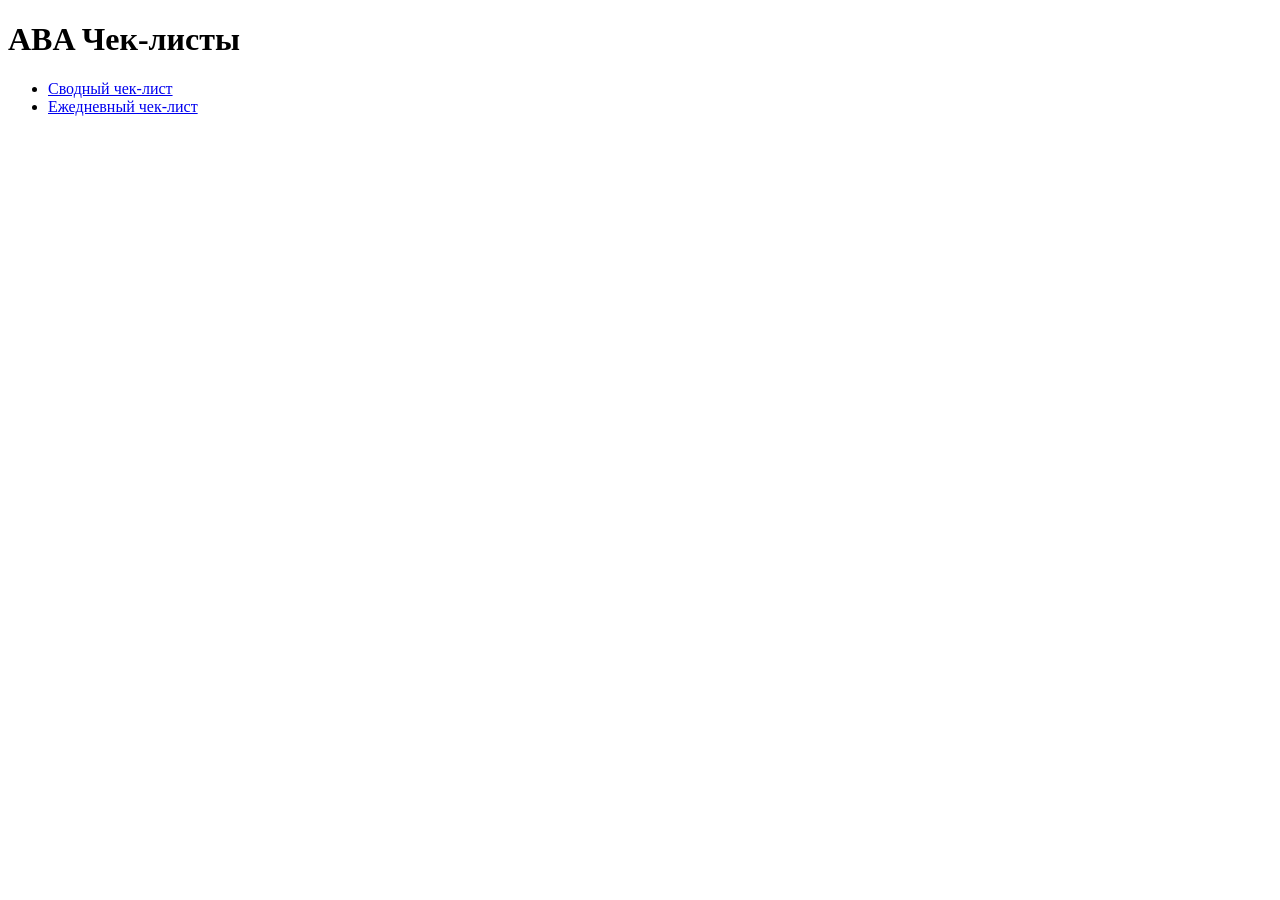
==== index.html @ 8ba9d45a "Add files via upload" ====
<!DOCTYPE html>
<html lang="ru">
<head><meta charset="UTF-8"/><title>ABA Чеклисты</title></head>
<body>
  <h1>ABA Чек-листы</h1>
  <ul>
    <li><a href="summary_fixed_igram.html">Сводный чек-лист</a></li>
    <li><a href="final_fixed_igram.html">Ежедневный чек-лист</a></li>
  </ul>
</body>
</html>
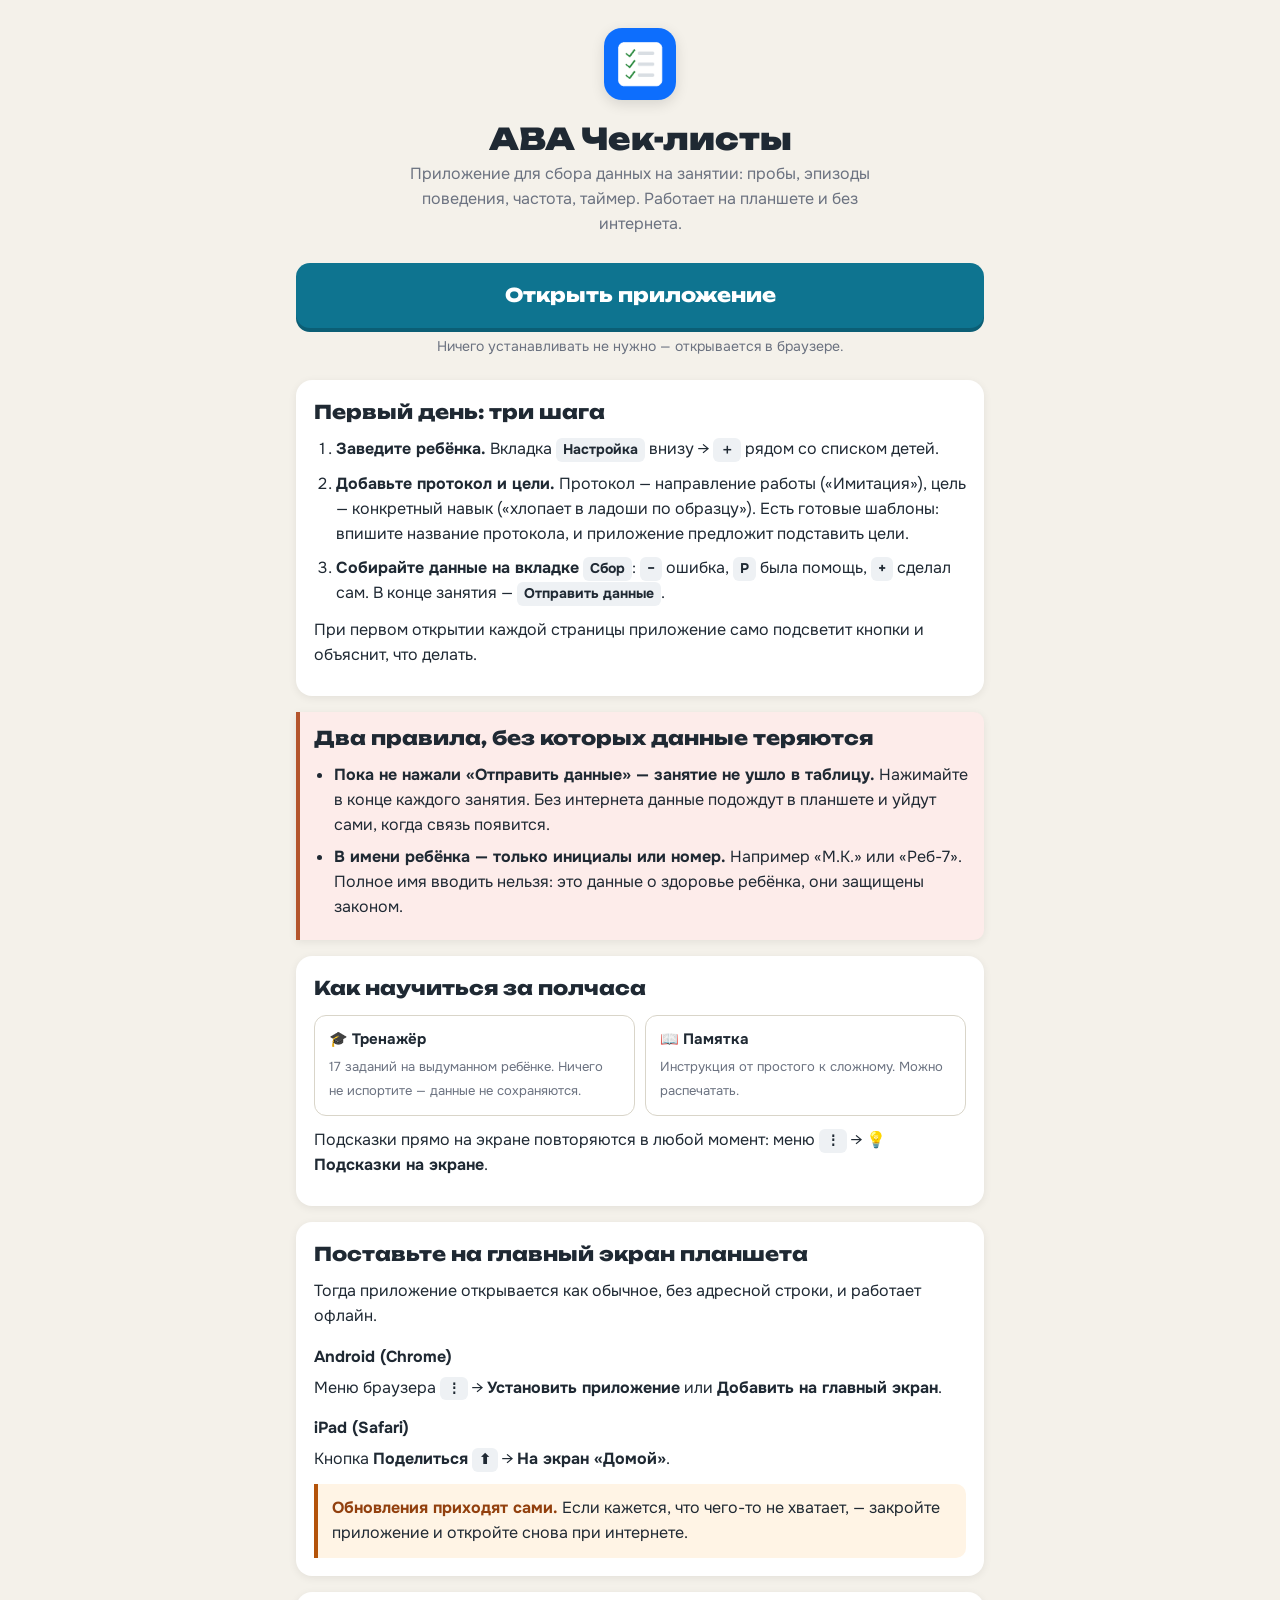
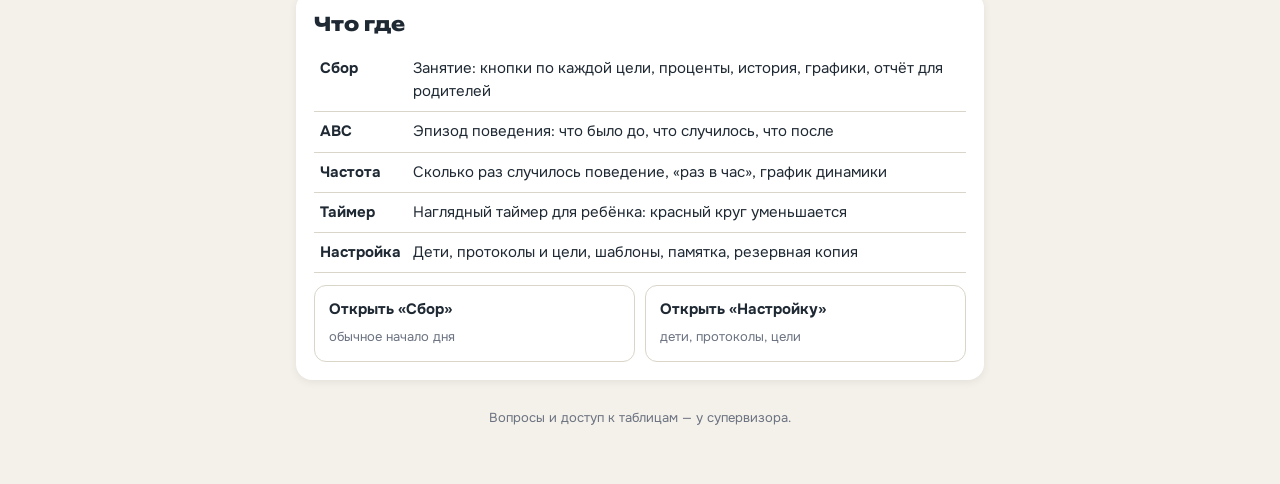
==== commit 18593d19: "Add files via upload" ====
--- a/index.html
+++ b/index.html
@@ -1,11 +1,307 @@
 <!DOCTYPE html>
 <html lang="ru">
-<head><meta charset="UTF-8"/><title>ABA Чеклисты</title></head>
+<head>
+  <meta charset="UTF-8" />
+  <meta name="viewport" content="width=device-width, initial-scale=1" />
+  <title>ABA Чек-листы — с чего начать</title>
+  <link rel="manifest" href="manifest.json" />
+  <meta name="theme-color" content="#0d6efd" />
+  <link rel="icon" href="icon-192.png" />
+  <link rel="apple-touch-icon" href="apple-touch-icon.png" />
+  <meta name="description" content="Приложение для сбора данных на ABA-занятиях: с чего начать новому тераписту." />
+  <style>
+    @font-face {
+      font-family: "Unbounded";
+      src: url("fonts/Unbounded.woff2") format("woff2");
+      font-weight: 400 900;
+      font-display: swap;
+    }
+
+    @font-face {
+      font-family: "Onest";
+      src: url("fonts/Onest.woff2") format("woff2");
+      font-weight: 300 800;
+      font-display: swap;
+    }
+
+    :root {
+      --bg: #f4f1ea;
+      --card: #ffffff;
+      --ink: #1f2933;
+      --muted: #6b7280;
+      --line: #d9d5c9;
+      --accent: #0e7490;
+      --font-display: "Unbounded", -apple-system, "Segoe UI", sans-serif;
+      --font-body: "Onest", -apple-system, "Segoe UI", Roboto, sans-serif;
+    }
+
+    * {
+      box-sizing: border-box;
+    }
+
+    body {
+      margin: 0;
+      background: var(--bg);
+      color: var(--ink);
+      font-family: var(--font-body);
+      font-size: 16px;
+      line-height: 1.55;
+    }
+
+    .page {
+      max-width: 720px;
+      margin: 0 auto;
+      padding: 28px 16px 56px;
+    }
+
+    header {
+      text-align: center;
+      margin-bottom: 26px;
+    }
+
+    header img {
+      width: 72px;
+      height: 72px;
+      border-radius: 18px;
+      box-shadow: 0 4px 14px rgba(0, 0, 0, 0.12);
+    }
+
+    h1 {
+      font-family: var(--font-display);
+      font-weight: 900;
+      font-size: 30px;
+      line-height: 1.15;
+      margin: 14px 0 6px;
+    }
+
+    .lead {
+      color: var(--muted);
+      margin: 0 auto;
+      max-width: 480px;
+    }
+
+    .card {
+      background: var(--card);
+      border-radius: 16px;
+      padding: 18px;
+      margin-bottom: 16px;
+      box-shadow: 0 2px 8px rgba(0, 0, 0, 0.07);
+    }
+
+    h2 {
+      font-family: var(--font-display);
+      font-weight: 800;
+      font-size: 19px;
+      margin: 0 0 10px;
+    }
+
+    h3 {
+      font-size: 16px;
+      margin: 16px 0 6px;
+    }
+
+    p {
+      margin: 0 0 10px;
+    }
+
+    .open-btn {
+      display: block;
+      background: var(--accent);
+      color: #fff;
+      text-decoration: none;
+      text-align: center;
+      font-family: var(--font-display);
+      font-weight: 800;
+      font-size: 19px;
+      padding: 18px;
+      border-radius: 14px;
+      box-shadow: 0 4px 0 #0b5e75;
+      margin-bottom: 8px;
+    }
+
+    .open-btn:active {
+      transform: translateY(2px);
+      box-shadow: 0 2px 0 #0b5e75;
+    }
+
+    .under-btn {
+      text-align: center;
+      color: var(--muted);
+      font-size: 14px;
+      margin: 0;
+    }
+
+    ol.steps {
+      margin: 0;
+      padding-left: 22px;
+    }
+
+    ol.steps li {
+      margin-bottom: 10px;
+    }
+
+    ul.plain {
+      margin: 0;
+      padding-left: 20px;
+    }
+
+    ul.plain li {
+      margin-bottom: 8px;
+    }
+
+    .tiles {
+      display: grid;
+      grid-template-columns: repeat(auto-fit, minmax(150px, 1fr));
+      gap: 10px;
+      margin-top: 12px;
+    }
+
+    .tile {
+      display: block;
+      border: 1.5px solid var(--line);
+      border-radius: 12px;
+      padding: 12px 14px;
+      text-decoration: none;
+      color: var(--ink);
+      background: #fff;
+    }
+
+    .tile b {
+      display: block;
+      font-size: 15px;
+      margin-bottom: 2px;
+    }
+
+    .tile span {
+      color: var(--muted);
+      font-size: 13px;
+    }
+
+    table {
+      width: 100%;
+      border-collapse: collapse;
+      font-size: 15px;
+    }
+
+    th,
+    td {
+      text-align: left;
+      padding: 8px 6px;
+      border-bottom: 1px solid var(--line);
+      vertical-align: top;
+    }
+
+    th {
+      font-weight: 700;
+      white-space: nowrap;
+    }
+
+    .key {
+      display: inline-block;
+      background: #eef1f4;
+      border-radius: 6px;
+      padding: 1px 7px;
+      font-weight: 700;
+      font-size: 14px;
+      white-space: nowrap;
+    }
+
+    .warn {
+      background: #fff4e5;
+      border-left: 4px solid #b45309;
+      border-radius: 0 10px 10px 0;
+      padding: 12px 14px;
+    }
+
+    .warn b {
+      color: #92400e;
+    }
+
+    .danger {
+      background: #fdecea;
+      border-left: 4px solid #b4552d;
+      border-radius: 0 10px 10px 0;
+      padding: 12px 14px;
+    }
+
+    footer {
+      text-align: center;
+      color: var(--muted);
+      font-size: 13px;
+      margin-top: 28px;
+    }
+  </style>
+</head>
 <body>
-  <h1>ABA Чек-листы</h1>
-  <ul>
-    <li><a href="summary_fixed_igram.html">Сводный чек-лист</a></li>
-    <li><a href="final_fixed_igram.html">Ежедневный чек-лист</a></li>
-  </ul>
+  <div class="page">
+    <header>
+      <img src="icon-192.png" alt="" />
+      <h1>ABA Чек-листы</h1>
+      <p class="lead">Приложение для сбора данных на занятии: пробы, эпизоды поведения, частота, таймер. Работает на планшете и без интернета.</p>
+    </header>
+
+    <a class="open-btn" href="final_fixed_aisha.html">Открыть приложение</a>
+    <p class="under-btn">Ничего устанавливать не нужно — открывается в браузере.</p>
+
+    <div class="card" style="margin-top:22px;">
+      <h2>Первый день: три шага</h2>
+      <ol class="steps">
+        <li><b>Заведите ребёнка.</b> Вкладка <span class="key">Настройка</span> внизу → <span class="key">＋</span> рядом со списком детей.</li>
+        <li><b>Добавьте протокол и цели.</b> Протокол — направление работы («Имитация»), цель — конкретный навык («хлопает в ладоши по образцу»). Есть готовые шаблоны: впишите название протокола, и приложение предложит подставить цели.</li>
+        <li><b>Собирайте данные на вкладке</b> <span class="key">Сбор</span>: <span class="key">−</span> ошибка, <span class="key">P</span> была помощь, <span class="key">+</span> сделал сам. В конце занятия — <span class="key">Отправить данные</span>.</li>
+      </ol>
+      <p style="margin-top:12px;">При первом открытии каждой страницы приложение само подсветит кнопки и объяснит, что делать.</p>
+    </div>
+
+    <div class="card danger">
+      <h2 style="margin-top:0;">Два правила, без которых данные теряются</h2>
+      <ul class="plain">
+        <li><b>Пока не нажали «Отправить данные» — занятие не ушло в таблицу.</b> Нажимайте в конце каждого занятия. Без интернета данные подождут в планшете и уйдут сами, когда связь появится.</li>
+        <li><b>В имени ребёнка — только инициалы или номер.</b> Например «М.К.» или «Реб-7». Полное имя вводить нельзя: это данные о здоровье ребёнка, они защищены законом.</li>
+      </ul>
+    </div>
+
+    <div class="card">
+      <h2>Как научиться за полчаса</h2>
+      <div class="tiles">
+        <a class="tile" href="training.html">
+          <b>🎓 Тренажёр</b>
+          <span>17 заданий на выдуманном ребёнке. Ничего не испортите — данные не сохраняются.</span>
+        </a>
+        <a class="tile" href="guide.html">
+          <b>📖 Памятка</b>
+          <span>Инструкция от простого к сложному. Можно распечатать.</span>
+        </a>
+      </div>
+      <p style="margin-top:12px;">Подсказки прямо на экране повторяются в любой момент: меню <span class="key">⋮</span> → <b>💡 Подсказки на экране</b>.</p>
+    </div>
+
+    <div class="card">
+      <h2>Поставьте на главный экран планшета</h2>
+      <p>Тогда приложение открывается как обычное, без адресной строки, и работает офлайн.</p>
+      <h3>Android (Chrome)</h3>
+      <p>Меню браузера <span class="key">⋮</span> → <b>Установить приложение</b> или <b>Добавить на главный экран</b>.</p>
+      <h3>iPad (Safari)</h3>
+      <p>Кнопка <b>Поделиться</b> <span class="key">⬆</span> → <b>На экран «Домой»</b>.</p>
+      <div class="warn" style="margin-top:12px;"><b>Обновления приходят сами.</b> Если кажется, что чего-то не хватает, — закройте приложение и откройте снова при интернете.</div>
+    </div>
+
+    <div class="card">
+      <h2>Что где</h2>
+      <table>
+        <tr><th>Сбор</th><td>Занятие: кнопки по каждой цели, проценты, история, графики, отчёт для родителей</td></tr>
+        <tr><th>ABC</th><td>Эпизод поведения: что было до, что случилось, что после</td></tr>
+        <tr><th>Частота</th><td>Сколько раз случилось поведение, «раз в час», график динамики</td></tr>
+        <tr><th>Таймер</th><td>Наглядный таймер для ребёнка: красный круг уменьшается</td></tr>
+        <tr><th>Настройка</th><td>Дети, протоколы и цели, шаблоны, памятка, резервная копия</td></tr>
+      </table>
+      <div class="tiles">
+        <a class="tile" href="final_fixed_aisha.html"><b>Открыть «Сбор»</b><span>обычное начало дня</span></a>
+        <a class="tile" href="summary_fixed_aisha.html"><b>Открыть «Настройку»</b><span>дети, протоколы, цели</span></a>
+      </div>
+    </div>
+
+    <footer>Вопросы и доступ к таблицам — у супервизора.</footer>
+  </div>
 </body>
-</html>+</html>
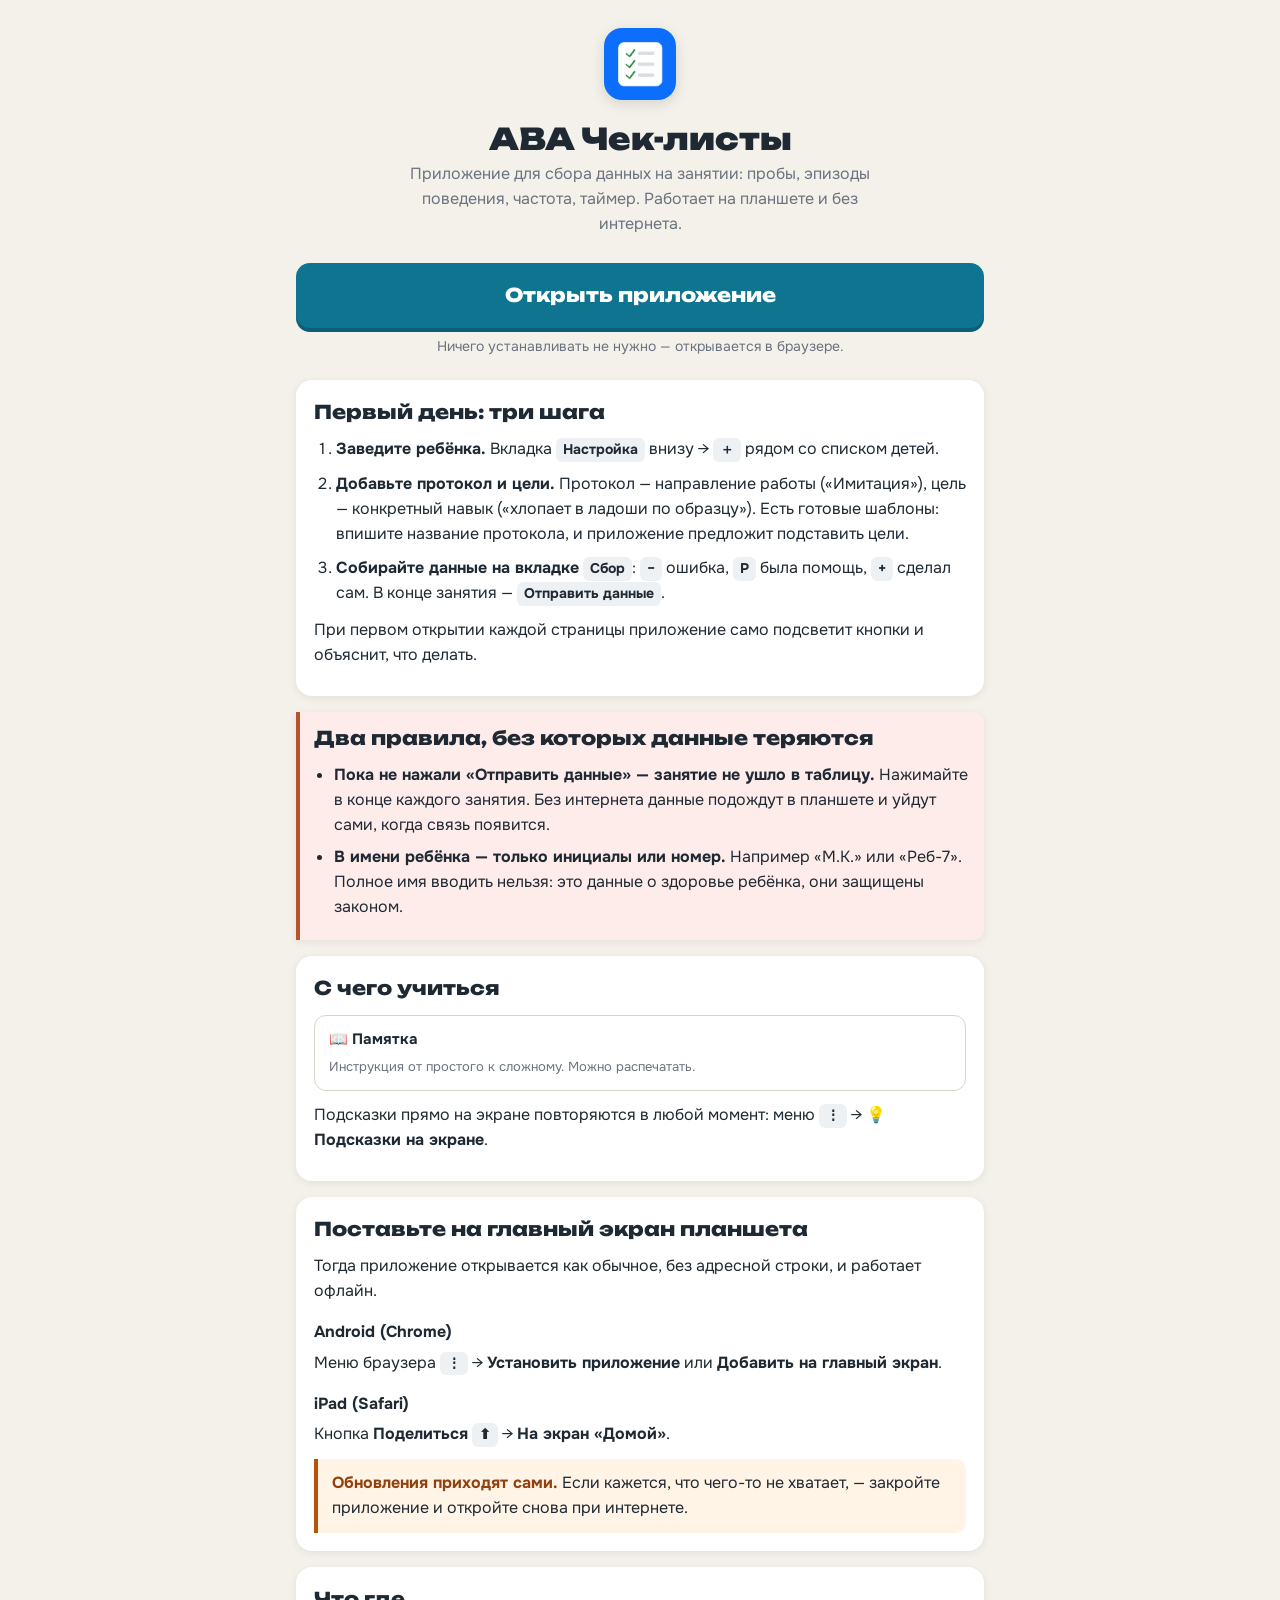
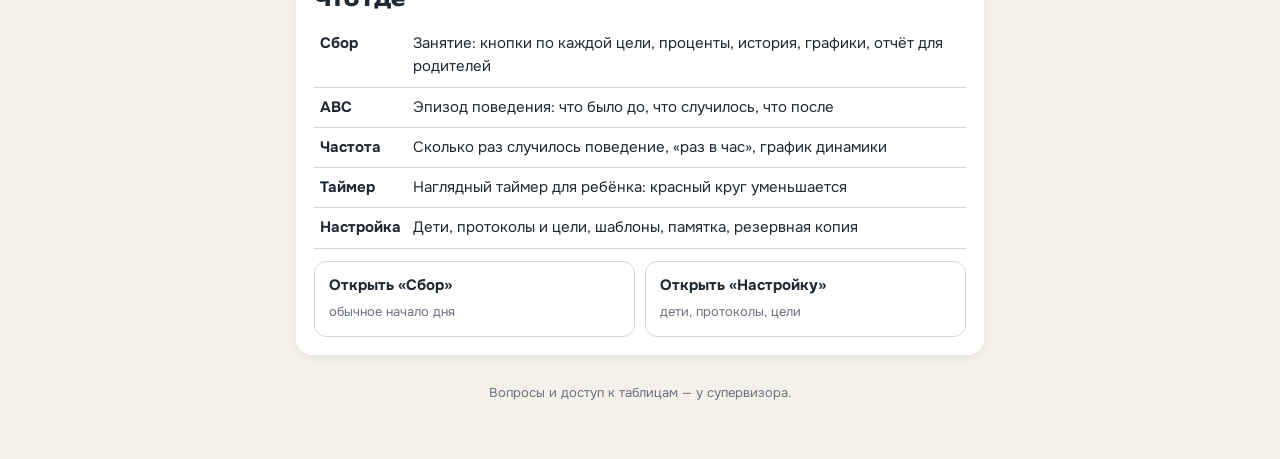
==== commit 0c177ad6: "Add files via upload" ====
--- a/index.html
+++ b/index.html
@@ -262,12 +262,8 @@
     </div>
 
     <div class="card">
-      <h2>Как научиться за полчаса</h2>
+      <h2>С чего учиться</h2>
       <div class="tiles">
-        <a class="tile" href="training.html">
-          <b>🎓 Тренажёр</b>
-          <span>17 заданий на выдуманном ребёнке. Ничего не испортите — данные не сохраняются.</span>
-        </a>
         <a class="tile" href="guide.html">
           <b>📖 Памятка</b>
           <span>Инструкция от простого к сложному. Можно распечатать.</span>
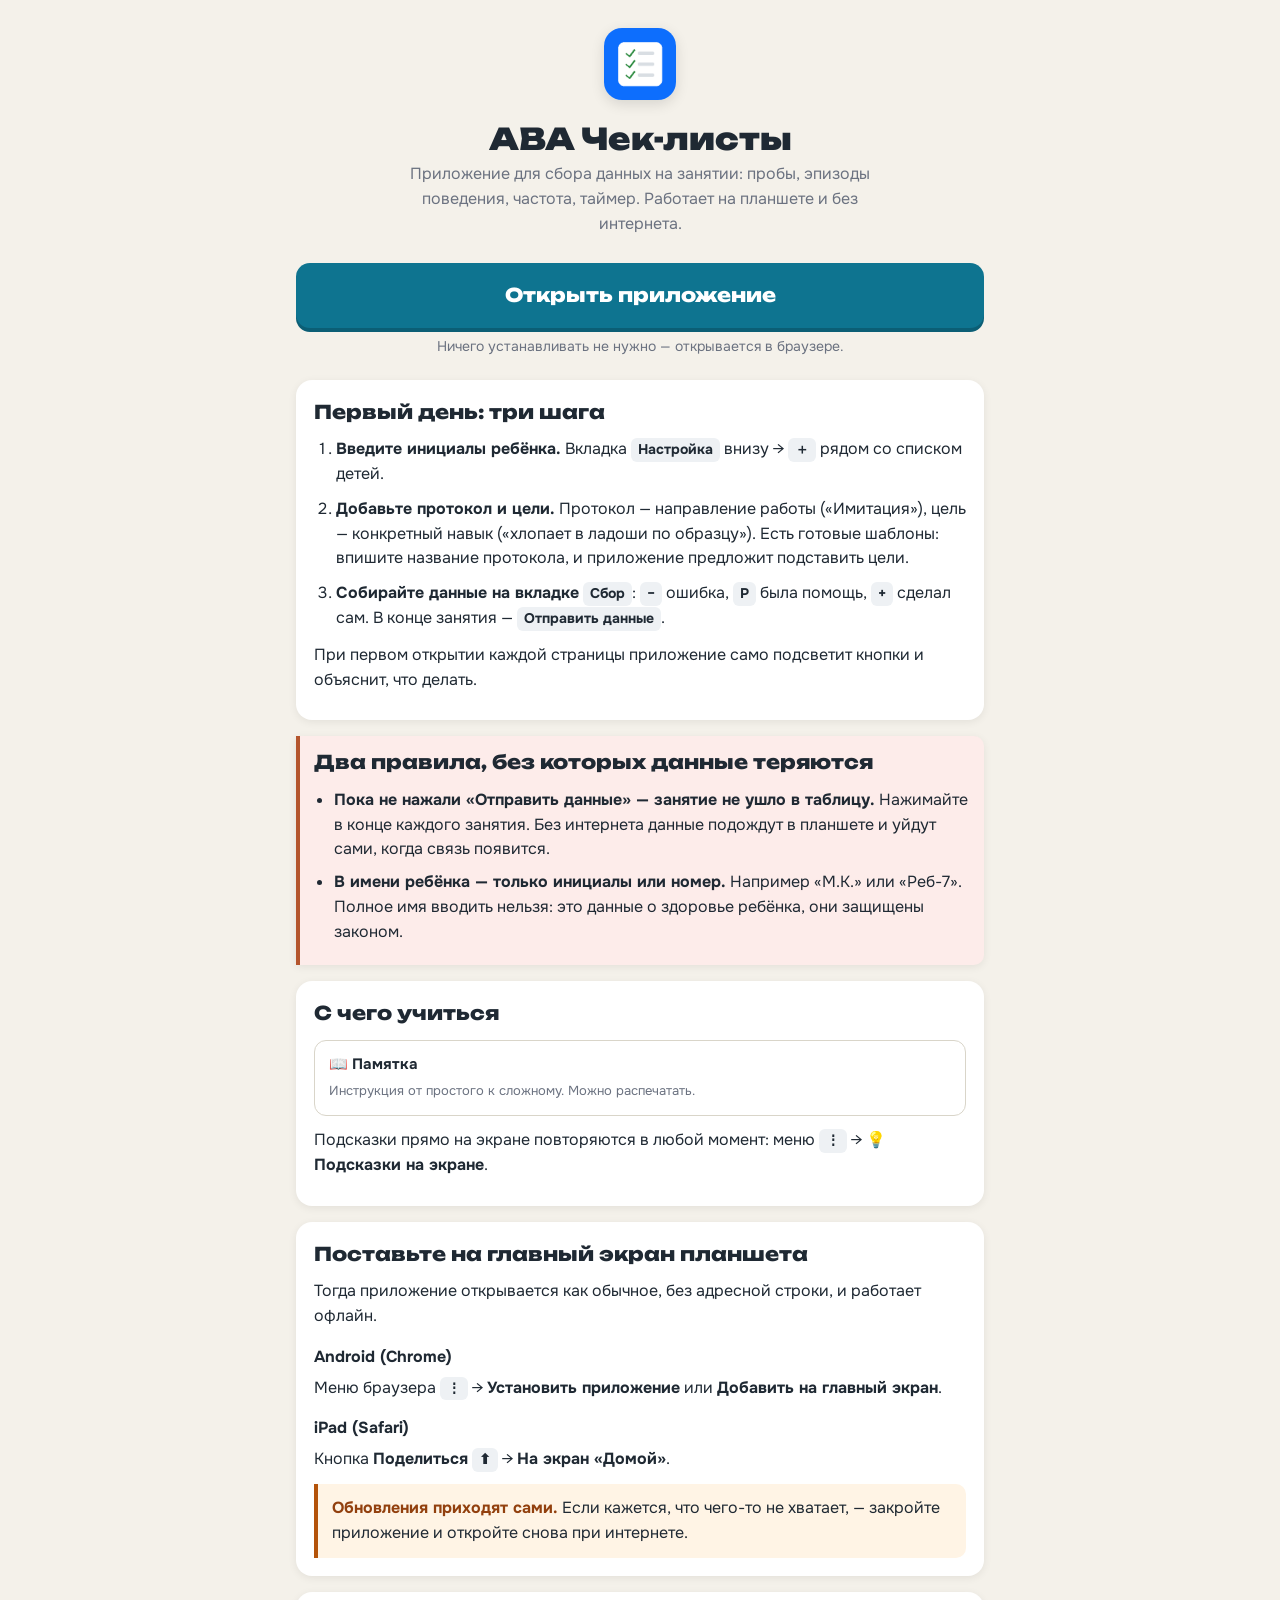
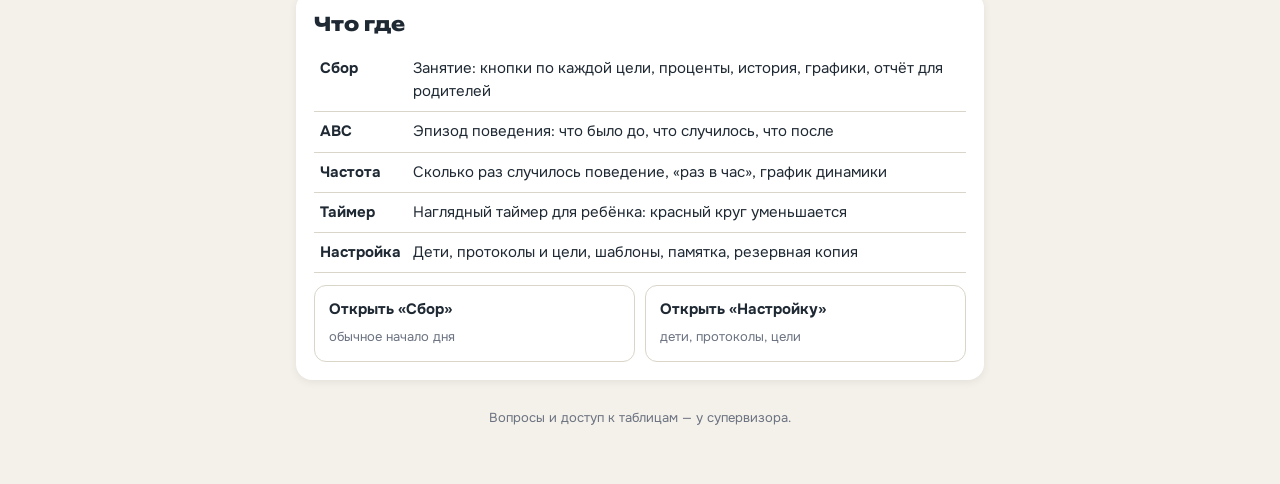
==== commit 76d5838a: "Add files via upload" ====
--- a/index.html
+++ b/index.html
@@ -246,7 +246,7 @@
     <div class="card" style="margin-top:22px;">
       <h2>Первый день: три шага</h2>
       <ol class="steps">
-        <li><b>Заведите ребёнка.</b> Вкладка <span class="key">Настройка</span> внизу → <span class="key">＋</span> рядом со списком детей.</li>
+        <li><b>Введите инициалы ребёнка.</b> Вкладка <span class="key">Настройка</span> внизу → <span class="key">＋</span> рядом со списком детей.</li>
         <li><b>Добавьте протокол и цели.</b> Протокол — направление работы («Имитация»), цель — конкретный навык («хлопает в ладоши по образцу»). Есть готовые шаблоны: впишите название протокола, и приложение предложит подставить цели.</li>
         <li><b>Собирайте данные на вкладке</b> <span class="key">Сбор</span>: <span class="key">−</span> ошибка, <span class="key">P</span> была помощь, <span class="key">+</span> сделал сам. В конце занятия — <span class="key">Отправить данные</span>.</li>
       </ol>
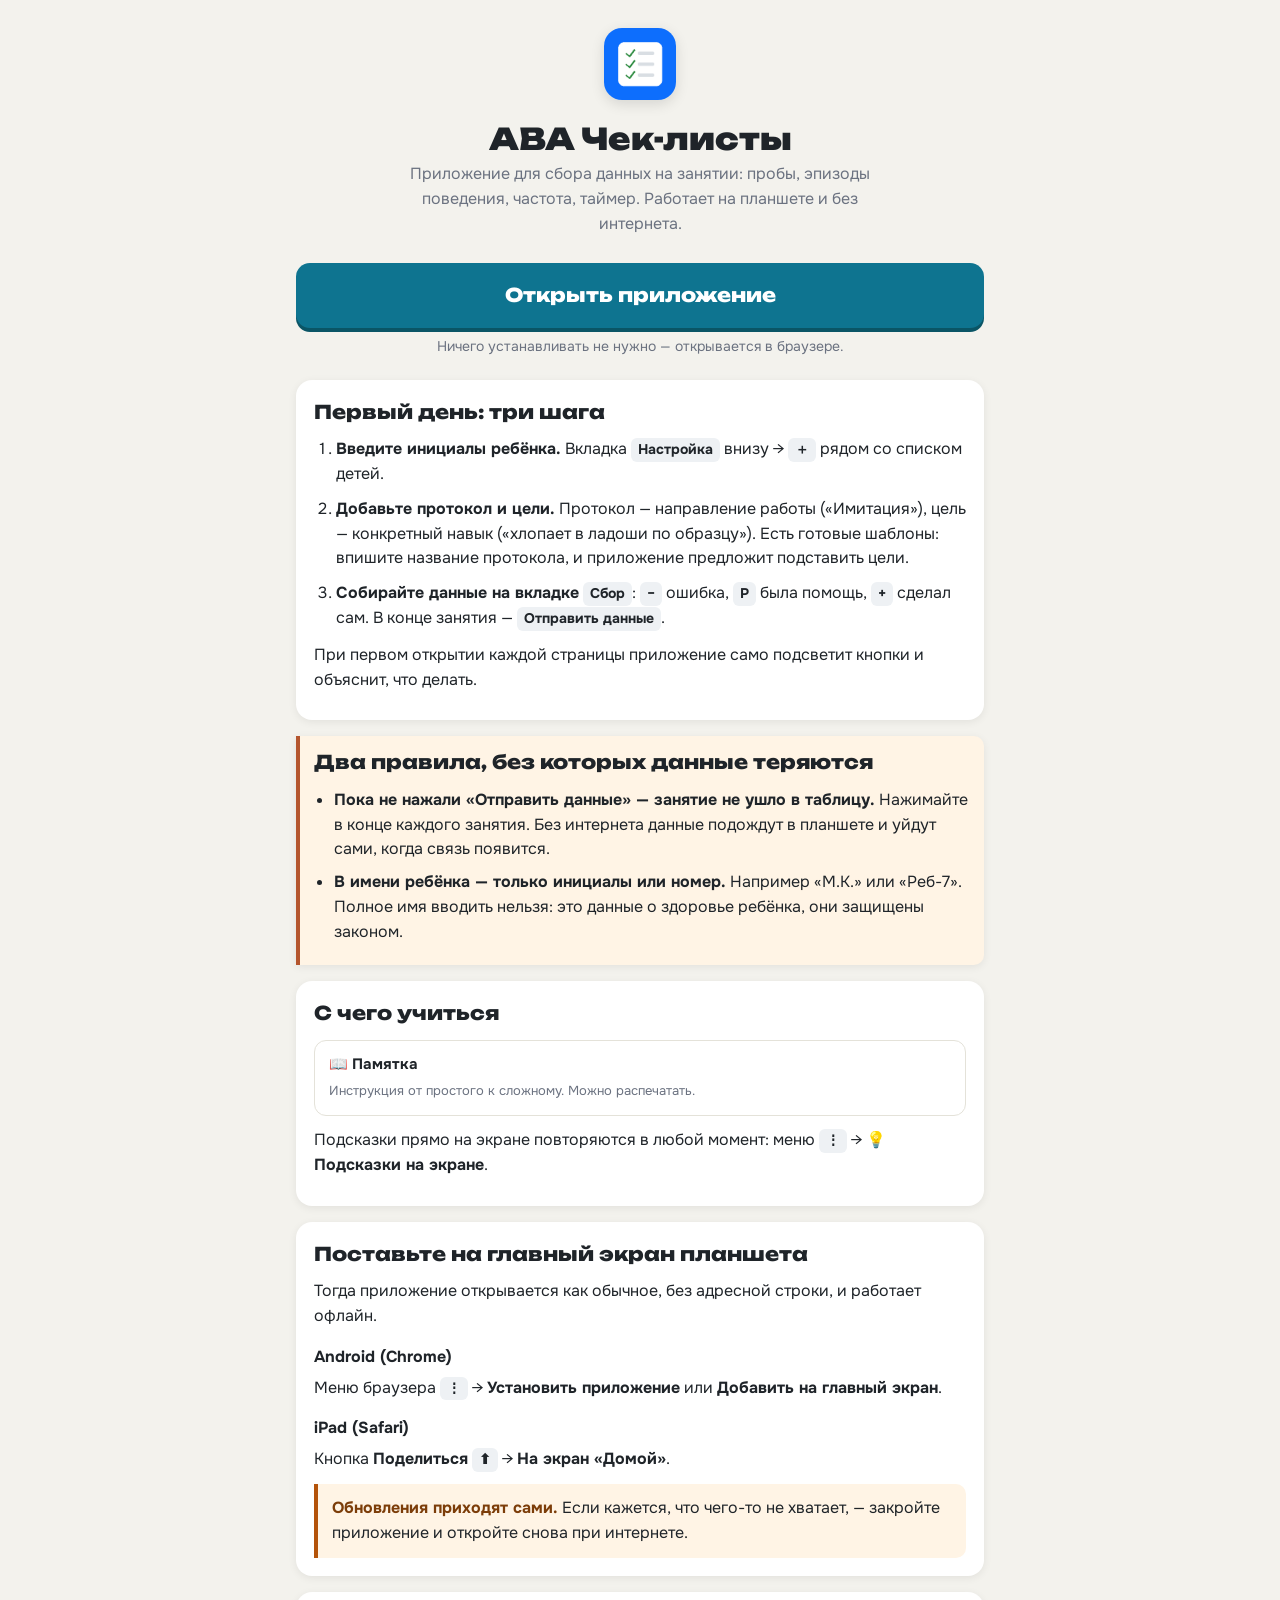
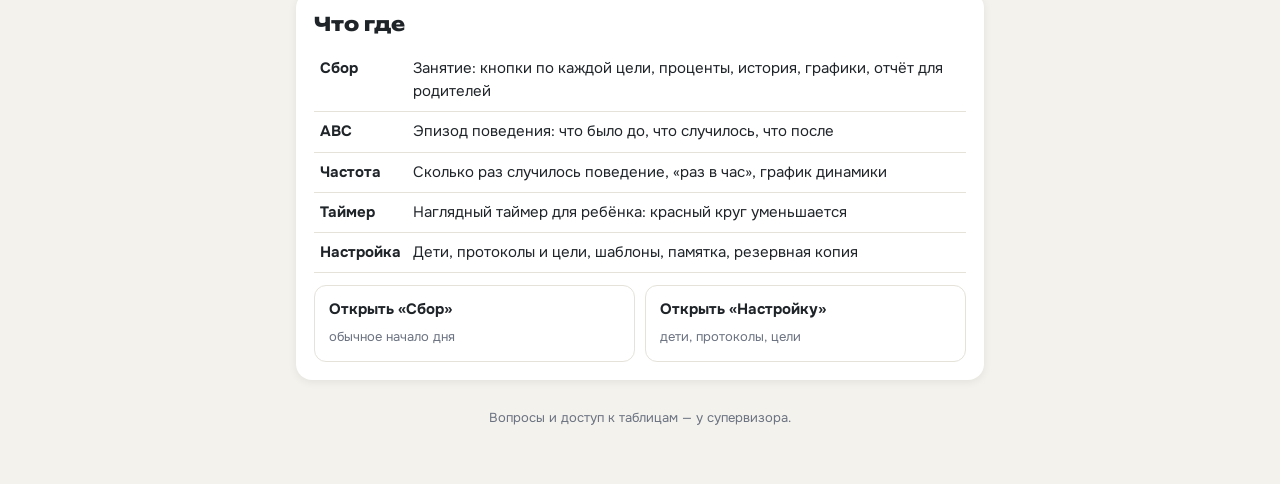
==== commit 4095a35a: "Add files via upload" ====
--- a/index.html
+++ b/index.html
@@ -9,6 +9,8 @@
   <link rel="icon" href="icon-192.png" />
   <link rel="apple-touch-icon" href="apple-touch-icon.png" />
   <meta name="description" content="Приложение для сбора данных на ABA-занятиях: с чего начать новому тераписту." />
+  <link rel="stylesheet" href="theme.css" />
+  <script src="theme.js"></script>
   <style>
     @font-face {
       font-family: "Unbounded";
@@ -24,16 +26,6 @@
       font-display: swap;
     }
 
-    :root {
-      --bg: #f4f1ea;
-      --card: #ffffff;
-      --ink: #1f2933;
-      --muted: #6b7280;
-      --line: #d9d5c9;
-      --accent: #0e7490;
-      --font-display: "Unbounded", -apple-system, "Segoe UI", sans-serif;
-      --font-body: "Onest", -apple-system, "Segoe UI", Roboto, sans-serif;
-    }
 
     * {
       box-sizing: border-box;
@@ -42,7 +34,7 @@
     body {
       margin: 0;
       background: var(--bg);
-      color: var(--ink);
+      color: var(--text);
       font-family: var(--font-body);
       font-size: 16px;
       line-height: 1.55;
@@ -107,7 +99,7 @@
     .open-btn {
       display: block;
       background: var(--accent);
-      color: #fff;
+      color: var(--accent-ink);
       text-decoration: none;
       text-align: center;
       font-family: var(--font-display);
@@ -115,13 +107,13 @@
       font-size: 19px;
       padding: 18px;
       border-radius: 14px;
-      box-shadow: 0 4px 0 #0b5e75;
+      box-shadow: 0 calc(var(--btn-lift) + 1px) 0 var(--accent-edge);
       margin-bottom: 8px;
     }
 
     .open-btn:active {
       transform: translateY(2px);
-      box-shadow: 0 2px 0 #0b5e75;
+      box-shadow: 0 var(--btn-lift) 0 var(--accent-edge);
     }
 
     .under-btn {
@@ -162,8 +154,8 @@
       border-radius: 12px;
       padding: 12px 14px;
       text-decoration: none;
-      color: var(--ink);
-      background: #fff;
+      color: var(--text);
+      background: var(--card);
     }
 
     .tile b {
@@ -198,7 +190,7 @@
 
     .key {
       display: inline-block;
-      background: #eef1f4;
+      background: var(--soft);
       border-radius: 6px;
       padding: 1px 7px;
       font-weight: 700;
@@ -207,19 +199,19 @@
     }
 
     .warn {
-      background: #fff4e5;
-      border-left: 4px solid #b45309;
+      background: var(--warn-soft);
+      border-left: 4px solid var(--warn);
       border-radius: 0 10px 10px 0;
       padding: 12px 14px;
     }
 
     .warn b {
-      color: #92400e;
+      color: var(--warn-ink);
     }
 
     .danger {
-      background: #fdecea;
-      border-left: 4px solid #b4552d;
+      background: var(--danger-soft);
+      border-left: 4px solid var(--danger);
       border-radius: 0 10px 10px 0;
       padding: 12px 14px;
     }
--- a/theme.css
+++ b/theme.css
@@ -0,0 +1,472 @@
+/*  Оформление приложения: один словарь переменных на все страницы.
+ *
+ *  Правило простое: в страницах НЕ должно оставаться жёстко прописанных
+ *  цветов поверхностей, текста, линий и кнопок — только var(--…). Иначе тема
+ *  поменяет фон, но не кнопки, и получится каша.
+ *
+ *  Тему выставляет theme.js атрибутом data-theme на <html> ДО отрисовки.
+ *  Без JS (или при сбое) работает первая тема — обычная.
+ *
+ *  Смысл групп:
+ *    bg/card/line/text/muted/soft — поверхности и текст;
+ *    accent — основной цвет действия, danger — опасное действие;
+ *    ok/prompt/err — три кнопки на «Сборе»: сам / с подсказкой / ошибка.
+ *      Их РАЗЛИЧИМОСТЬ важнее красоты: терапист жмёт их не глядя.
+ *    mastered/low — освоенная цель и процент ниже критерия.
+ */
+
+/*  Рукописный шрифт для темы «Как от руки». Caveat, лицензия OFL —
+ *  текст лицензии лежит рядом, в fonts/Caveat-OFL.txt.
+ *  Два файла: кириллица и латиница, браузер берёт нужный по unicode-range.
+ *  size-adjust поднимает мелкие буквы Caveat до высоты обычного шрифта —
+ *  иначе рукописный текст выглядит на треть мельче соседнего.  */
+@font-face {
+  font-family: "Caveat";
+  src: url("fonts/Caveat-cyrillic.woff2") format("woff2");
+  font-weight: 400 700;
+  font-display: swap;
+  size-adjust: 118%;
+  unicode-range: U+0301, U+0400-045F, U+0490-0491, U+04B0-04B1, U+2116;
+}
+
+@font-face {
+  font-family: "Caveat";
+  src: url("fonts/Caveat-latin.woff2") format("woff2");
+  font-weight: 400 700;
+  font-display: swap;
+  size-adjust: 118%;
+  unicode-range: U+0000-00FF, U+0131, U+0152-0153, U+02BB-02BC, U+2000-206F, U+2192, U+2212, U+2215;
+}
+
+:root {
+  --save: #198754;          /* «сохранить/выгрузить» */
+  --load: #0d6efd;          /* «загрузить» */
+
+  --warn: #b45309;          /* предупреждающая кнопка: очистить, скрытые протоколы */
+  --warn-soft: #fff4e5;
+  --warn-ink: #7c3d09;
+  --warn-on: #ffffff;       /* текст поверх предупреждающей заливки */
+  --mastered-line: #d8e8dc;
+  --gen-done: #dcfce7;      /* пройденная проба генерализации */
+  --gen-done-line: #4ade80;
+  --gen-done-ink: #14532d;
+
+  --bg: #f3f2ed;
+  --card: #ffffff;
+  --line: #e4e2d9;
+  --line-strong: #d5d1c4;
+  --text: #1f2429;
+  --muted: #6b7280;
+  --soft: #eef1f4;          /* нейтральная заливка: неактивные кнопки, чипы */
+  --soft-ink: #596270;
+
+  --accent: #0e7490;
+  --accent-ink: #ffffff;    /* текст поверх акцента */
+  --accent-soft: #e0f2fe;
+  --accent-edge: #0a5566;   /* «толщина» объёмной кнопки */
+
+  --neutral: #6c757d;       /* второстепенные кнопки */
+  --danger: #b4552d;
+  --danger-edge: #8c4022;
+  --danger-ink: #a3261b;
+  --danger-soft: #fff4e5;
+
+  --add-ink: #1a3ea9;       /* пунктирная кнопка «+ Добавить» */
+  --add-line: #93a7e4;
+  --add-bg: #f6f8ff;
+
+  --ok: #dff0f3;
+  --ok-edge: #b5d9df;
+  --ok-ink: #0e7490;
+  --prompt: #f4ebd6;
+  --prompt-edge: #e0d0a8;
+  --prompt-ink: #8a6a14;
+  --err: #ecedef;
+  --err-edge: #d3d6db;
+  --err-ink: #596270;
+
+  --low-ink: #b4552d;       /* процент ниже критерия */
+  --mastered: #4c9a63;
+
+  --radius: 14px;
+  --radius-sm: 8px;
+  --shadow: 0 2px 8px rgba(0, 0, 0, 0.07);
+  --shadow-lg: 0 6px 24px rgba(0, 0, 0, 0.18);
+  --btn-lift: 3px;          /* высота «ступеньки» под объёмной кнопкой */
+
+  --font-display: "Unbounded", -apple-system, "Segoe UI", Roboto, sans-serif;
+  --font-body: "Onest", -apple-system, "Segoe UI", Roboto, sans-serif;
+}
+
+/*  Поля ввода страницы не красят, поэтому в тёмной теме остались бы белыми.
+ *  Задаём здесь — рамки и прочее страницы по-прежнему решают сами.  */
+input,
+textarea,
+select {
+  background: var(--card);
+  color: var(--text);
+}
+
+/*  Ползунок режима и галочки рисует сам браузер — красим их системным
+ *  способом, иначе в любой теме они остаются ярко-синими.  */
+input[type="range"],
+input[type="checkbox"],
+input[type="radio"] {
+  accent-color: var(--accent);
+  background: none;
+}
+
+::placeholder {
+  color: var(--muted);
+  opacity: 1;
+}
+
+/*  Пастельная: сделана по образцу современных iOS-приложений для сбора
+ *  данных — светло-серо-голубой фон, белые карточки с крупным скруглением,
+ *  системный шрифт, мягкий синий акцент, заливки кнопок пастельные.
+ *  Теней почти нет: глубину держат скругления и цвет, а не тень.  */
+:root[data-theme="soft"] {
+  --bg: #f2f3f7;
+  --card: #ffffff;
+  --line: #e6e8ee;
+  --line-strong: #d3d7e0;
+  --text: #1c1c1e;
+  --muted: #8a8f98;
+  --soft: #f0f1f5;
+  --soft-ink: #4b5058;
+
+  --accent: #0a84ff;
+  --accent-ink: #ffffff;
+  --accent-soft: #e6f0ff;
+  --accent-edge: #0a84ff;
+
+  --neutral: #8a8f98;
+  /* Тёплый коралл, а не чистый алый: этим цветом покрашена кнопка
+     «Отправить данные» — главное действие занятия, и сигналить ею
+     тревогой неправильно. */
+  --danger: #ef5b4f;
+  --danger-edge: #ef5b4f;
+  --danger-ink: #d92c22;
+  --danger-soft: #ffe9e7;
+
+  --warn: #ff9f0a;
+  --warn-soft: #fff4e0;
+  --warn-ink: #9a5b00;
+  --warn-on: #ffffff;
+  --mastered-line: #bfe9c9;
+  --gen-done: #e3f6ea;
+  --gen-done-line: #34c759;
+  --gen-done-ink: #1c7a45;
+
+  --save: #34c759;
+  --load: #0a84ff;
+
+  --add-ink: #0a84ff;
+  --add-line: #b9d7ff;
+  --add-bg: #f2f7ff;
+
+  /* Три кнопки сбора — пастельные заливки, как карточки в таких приложениях:
+     зелёная «сам», жёлтая «с подсказкой», розовая «ошибка». */
+  --ok: #e3f6ea;
+  --ok-edge: #a8dfbc;
+  --ok-ink: #1c7a45;
+  --prompt: #fff3d6;
+  --prompt-edge: #f0d49a;
+  --prompt-ink: #8a6412;
+  --err: #ffe8e6;
+  --err-edge: #f5bdb8;
+  --err-ink: #c0392f;
+
+  --low-ink: #d92c22;
+  --mastered: #34c759;
+
+  --radius: 18px;
+  --radius-sm: 12px;
+  --shadow: 0 1px 2px rgba(16, 24, 40, 0.05);
+  --shadow-lg: 0 8px 28px rgba(16, 24, 40, 0.14);
+  --btn-lift: 0px;
+
+  --font-display: -apple-system, "SF Pro Display", "Segoe UI", Roboto, sans-serif;
+  --font-body: -apple-system, "SF Pro Text", "Segoe UI", Roboto, sans-serif;
+}
+
+/*  Монохром: цвета нет вообще, только чёрный, белый и серые.
+ *
+ *  Главная трудность такой темы — три кнопки сбора. Их различают не цветом,
+ *  а СВЕТЛОТОЙ, тремя ступенями: «−» белая с тонкой рамкой, «P» серая
+ *  заливка, «+» чёрная с белым знаком. Самое частое нажатие — самое
+ *  заметное, и перепутать ступени невозможно даже боковым зрением.
+ *
+ *  ЧЕСТНАЯ ОГОВОРКА: в приложении цветом помечены освоенные цели (зелёным)
+ *  и проценты ниже критерия (оранжевым). Здесь оба сигнала становятся
+ *  оттенками серого — читаются, но не бросаются в глаза, как в цветных темах.
+ */
+:root[data-theme="mono"] {
+  --bg: #ffffff;
+  --card: #ffffff;
+  --line: #e2e2e2;
+  --line-strong: #b8b8b8;
+  --text: #111111;
+  --muted: #767676;
+  --soft: #f2f2f2;
+  --soft-ink: #444444;
+
+  --accent: #111111;
+  --accent-ink: #ffffff;
+  --accent-soft: #ededed;
+  --accent-edge: #111111;
+
+  --neutral: #767676;
+  --danger: #2b2b2b;
+  --danger-edge: #2b2b2b;
+  --danger-ink: #111111;
+  --danger-soft: #f2f2f2;
+
+  --warn: #5a5a5a;
+  --warn-soft: #f2f2f2;
+  --warn-ink: #333333;
+  --warn-on: #ffffff;
+  --mastered-line: #b8b8b8;
+  --gen-done: #ededed;
+  --gen-done-line: #8f8f8f;
+  --gen-done-ink: #111111;
+
+  --save: #333333;
+  --load: #333333;
+
+  --add-ink: #333333;
+  --add-line: #cfcfcf;
+  --add-bg: #fafafa;
+
+  /* Три ступени светлоты, все в СВЕТЛОМ диапазоне: «−» почти белая,
+     «P» серая, «+» самая тёмная из трёх, но не чёрная. Чёрную заливку
+     не используем нигде: знак на кнопке наследует цвет текста, и на
+     «Частоте» «+» оказался чёрным по чёрному. Разницу между «P» и «+»
+     дополнительно держит тёмная нижняя кромка. */
+  --ok: #cbcbcb;
+  --ok-edge: #4a4a4a;
+  --ok-ink: #111111;
+  --prompt: #e4e4e4;
+  --prompt-edge: #ababab;
+  --prompt-ink: #333333;
+  --err: #f7f7f7;
+  --err-edge: #d9d9d9;
+  --err-ink: #6b6b6b;
+
+  --low-ink: #767676;
+  --mastered: #111111;
+
+  --radius: 4px;
+  --radius-sm: 3px;
+  --shadow: none;
+  --shadow-lg: 0 4px 16px rgba(0, 0, 0, 0.15);
+  --btn-lift: 0px;
+
+  --font-display: -apple-system, "Segoe UI", Roboto, sans-serif;
+  --font-body: -apple-system, "Segoe UI", Roboto, sans-serif;
+}
+
+/*  Как от руки: тетрадный лист и синяя ручка. Рукописный ВЕСЬ интерфейс,
+ *  включая цифры и проценты — так решил пользователь. Если на занятии
+ *  окажется, что проценты читаются хуже, вернуть обычный шрифт цифрам —
+ *  это одна строка: --font-body на системный.
+ *
+ *  Цифры Caveat разной ширины, поэтому в таблице истории столбцы «гуляют».
+ *  Чтобы этого не было, ниже цифрам задана табличная ширина.  */
+/*  Кнопки, поля и списки НЕ наследуют шрифт страницы — браузер ставит в них
+ *  свой системный. В остальных темах это незаметно, а здесь кнопки остались бы
+ *  единственным «печатным» пятном. Правим только в этой теме, чтобы вид
+ *  остальных не менялся.  */
+:root[data-theme="hand"] button,
+:root[data-theme="hand"] input,
+:root[data-theme="hand"] textarea,
+:root[data-theme="hand"] select,
+:root[data-theme="hand"] optgroup,
+:root[data-theme="hand"] option {
+  font-family: "Caveat", "Bradley Hand", cursive;
+}
+
+:root[data-theme="hand"] table,
+:root[data-theme="hand"] .percent,
+:root[data-theme="hand"] .count,
+:root[data-theme="hand"] .btn-set + div,
+:root[data-theme="hand"] .obs-clock {
+  font-variant-numeric: tabular-nums;
+}
+
+:root[data-theme="hand"] {
+  --bg: #fbf7ec;
+  --card: #fffdf7;
+  --line: #e6dcc6;
+  --line-strong: #cdbf9f;
+  --text: #2f3a4a;
+  --muted: #7d7364;
+  --soft: #f2ecdd;
+  --soft-ink: #5c5445;
+
+  --accent: #3557a8;
+  --accent-ink: #ffffff;
+  --accent-soft: #e6ecfb;
+  --accent-edge: #2a4487;
+
+  --neutral: #8b8172;
+  --danger: #c0453a;
+  --danger-edge: #96342b;
+  --danger-ink: #9c3b2d;
+  --danger-soft: #fbe8e3;
+
+  --warn: #c98a2e;
+  --warn-soft: #fdf3dd;
+  --warn-ink: #7a5b12;
+  --warn-on: #ffffff;
+  --mastered-line: #bcd8b4;
+  --gen-done: #e2f0d9;
+  --gen-done-line: #8fbf7a;
+  --gen-done-ink: #33691e;
+
+  --save: #4d8b3f;
+  --load: #3557a8;
+
+  --add-ink: #3557a8;
+  --add-line: #b6c4e6;
+  --add-bg: #f3f6fd;
+
+  --ok: #e2f0d9;
+  --ok-edge: #a9cf95;
+  --ok-ink: #33691e;
+  --prompt: #fdf0c8;
+  --prompt-edge: #e2c675;
+  --prompt-ink: #7a5b12;
+  --err: #fbe3df;
+  --err-edge: #e2b1a8;
+  --err-ink: #9c3b2d;
+
+  --low-ink: #c0453a;
+  --mastered: #4d8b3f;
+
+  --radius: 12px;
+  --radius-sm: 8px;
+  --shadow: 0 1px 3px rgba(90, 70, 40, 0.10);
+  --shadow-lg: 0 6px 22px rgba(90, 70, 40, 0.20);
+  --btn-lift: 2px;
+
+  --font-display: "Caveat", "Bradley Hand", cursive;
+  --font-body: "Caveat", "Bradley Hand", cursive;
+}
+
+/*  Тёмная: для вечерних занятий и тёмных кабинетов. Заливки кнопок сбора
+ *  приглушены, но разница между ними сохранена.  */
+:root[data-theme="dark"] {
+  --save: #4c9a63;
+  --load: #5b8def;
+
+  --warn: #c98a3c;
+  --warn-soft: #2f2718;
+  --warn-ink: #e8c88a;
+  --warn-on: #14181b;
+  --mastered-line: #2f5a41;
+  --gen-done: #1c3a28;
+  --gen-done-line: #3f8a5c;
+  --gen-done-ink: #8fe0ac;
+
+  /* Чтобы системные части — полосы прокрутки, выбор времени — тоже потемнели */
+  color-scheme: dark;
+
+  --bg: #14181b;
+  --card: #1c2226;
+  --line: #2b3238;
+  --line-strong: #3a434a;
+  --text: #e7eaec;
+  --muted: #97a3ac;
+  --soft: #242c31;
+  --soft-ink: #b6c0c7;
+
+  --accent: #4fb3c9;
+  --accent-ink: #0b1417;
+  --accent-soft: #1d3239;
+  --accent-edge: #2f7f92;
+
+  --neutral: #4a545b;
+  --danger: #e08055;
+  --danger-edge: #8a4a2c;
+  --danger-ink: #f0906a;
+  --danger-soft: #2e2019;
+
+  --add-ink: #8fb0f0;
+  --add-line: #3d4c68;
+  --add-bg: #1b2130;
+
+  --ok: #1b3a40;
+  --ok-edge: #2f6a75;
+  --ok-ink: #7fd4e4;
+  --prompt: #37301c;
+  --prompt-edge: #6b5c2f;
+  --prompt-ink: #e0c877;
+  --err: #262c31;
+  --err-edge: #3d464d;
+  --err-ink: #a9b4bc;
+
+  --low-ink: #e08055;
+  --mastered: #63b881;
+
+  --shadow: 0 2px 10px rgba(0, 0, 0, 0.4);
+  --shadow-lg: 0 8px 28px rgba(0, 0, 0, 0.55);
+}
+
+/*  Контрастная: яркий кабинет, солнце на экране, слабое зрение.
+ *  Толстые линии, чистый чёрный на белом, насыщенный акцент.  */
+:root[data-theme="contrast"] {
+  --save: #0a6b45;
+  --load: #00337a;
+
+  --warn: #8a4b00;
+  --warn-soft: #ffeccd;
+  --warn-ink: #5c3200;
+  --warn-on: #ffffff;
+  --mastered-line: #0a6b45;
+  --gen-done: #cfeadf;
+  --gen-done-line: #0a6b45;
+  --gen-done-ink: #05452c;
+
+  --bg: #ffffff;
+  --card: #ffffff;
+  --line: #1a1a1a;
+  --line-strong: #000000;
+  --text: #000000;
+  --muted: #3d3d3d;
+  --soft: #f0f0f0;
+  --soft-ink: #000000;
+
+  --accent: #00527a;
+  --accent-ink: #ffffff;
+  --accent-soft: #d6ecf7;
+  --accent-edge: #003b58;
+
+  --neutral: #3d3d3d;
+  --danger: #a11b00;
+  --danger-edge: #6e1200;
+  --danger-ink: #a11b00;
+  --danger-soft: #ffe9e2;
+
+  --add-ink: #00337a;
+  --add-line: #00337a;
+  --add-bg: #eef3ff;
+
+  --ok: #cfeadf;
+  --ok-edge: #0a6b45;
+  --ok-ink: #05452c;
+  --prompt: #ffe9b8;
+  --prompt-edge: #8a6a14;
+  --prompt-ink: #5c4708;
+  --err: #ececec;
+  --err-edge: #000000;
+  --err-ink: #1a1a1a;
+
+  --low-ink: #a11b00;
+  --mastered: #0a6b45;
+
+  --radius: 8px;
+  --radius-sm: 6px;
+  --shadow: none;
+  --shadow-lg: 0 4px 18px rgba(0, 0, 0, 0.25);
+}
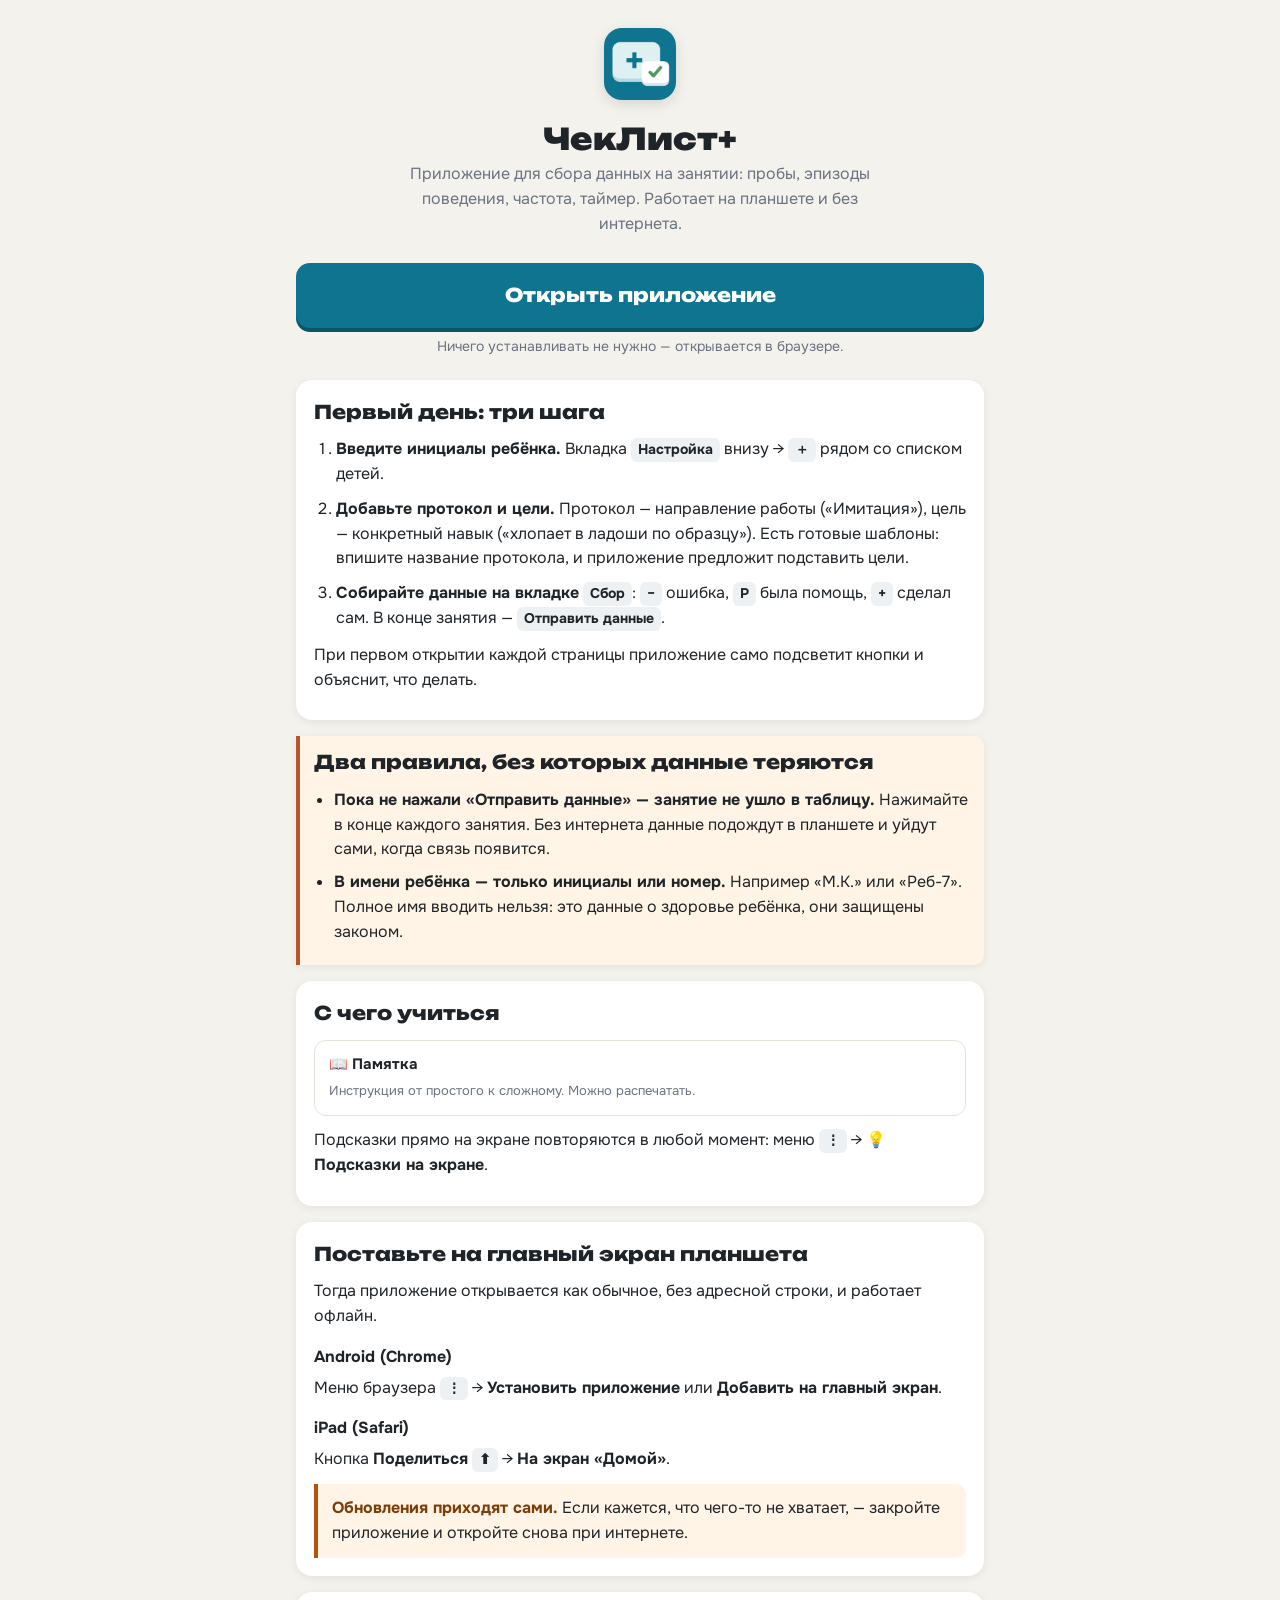
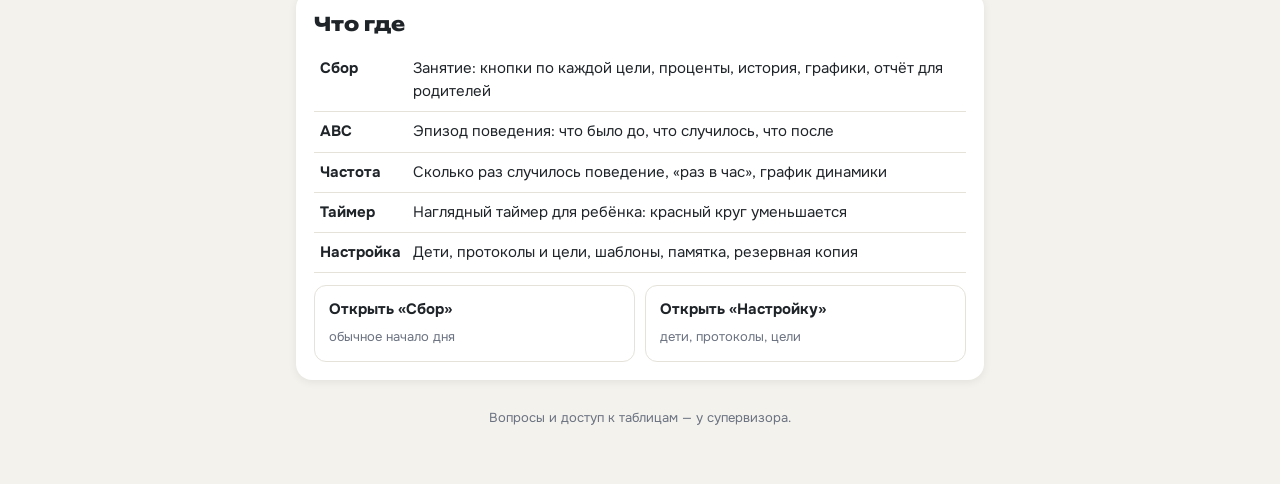
==== commit a6bb4cc4: "Add files via upload" ====
--- a/index.html
+++ b/index.html
@@ -3,7 +3,7 @@
 <head>
   <meta charset="UTF-8" />
   <meta name="viewport" content="width=device-width, initial-scale=1" />
-  <title>ABA Чек-листы — с чего начать</title>
+  <title>ЧекЛист+ — с чего начать</title>
   <link rel="manifest" href="manifest.json" />
   <meta name="theme-color" content="#0d6efd" />
   <link rel="icon" href="icon-192.png" />
@@ -228,7 +228,7 @@
   <div class="page">
     <header>
       <img src="icon-192.png" alt="" />
-      <h1>ABA Чек-листы</h1>
+      <h1>ЧекЛист+</h1>
       <p class="lead">Приложение для сбора данных на занятии: пробы, эпизоды поведения, частота, таймер. Работает на планшете и без интернета.</p>
     </header>
 
@@ -291,5 +291,6 @@
 
     <footer>Вопросы и доступ к таблицам — у супервизора.</footer>
   </div>
+  <script src="favicon.js"></script>
 </body>
 </html>
--- a/theme.css
+++ b/theme.css
@@ -87,6 +87,17 @@
 
   --low-ink: #b4552d;       /* процент ниже критерия */
   --mastered: #4c9a63;
+
+  /* Размеры рабочей зоны на «Сборе» и «Частоте». С 20.08.2026 высота
+     кнопок задана прямо в страницах (48 px, как у карточки поведения),
+     поэтому отдельного правила для узких экранов больше нет. */
+  --tap-font: 30px;         /* знак на кнопке «+» */
+  /* Два размера ниже больше нигде не используются: высота кнопок задана
+     в пикселях, а счётчики переехали в углы кнопок со своим кеглем.
+     Оставлены, чтобы не ломать старые страницы, если такие всплывут. */
+  --tap-pad: 14px 0 12px;
+  --tap-count: 14px;
+  --pct-font: 28px;         /* процент у цели: тот же кегль, что число на «Частоте» */
 
   --radius: 14px;
   --radius-sm: 8px;
